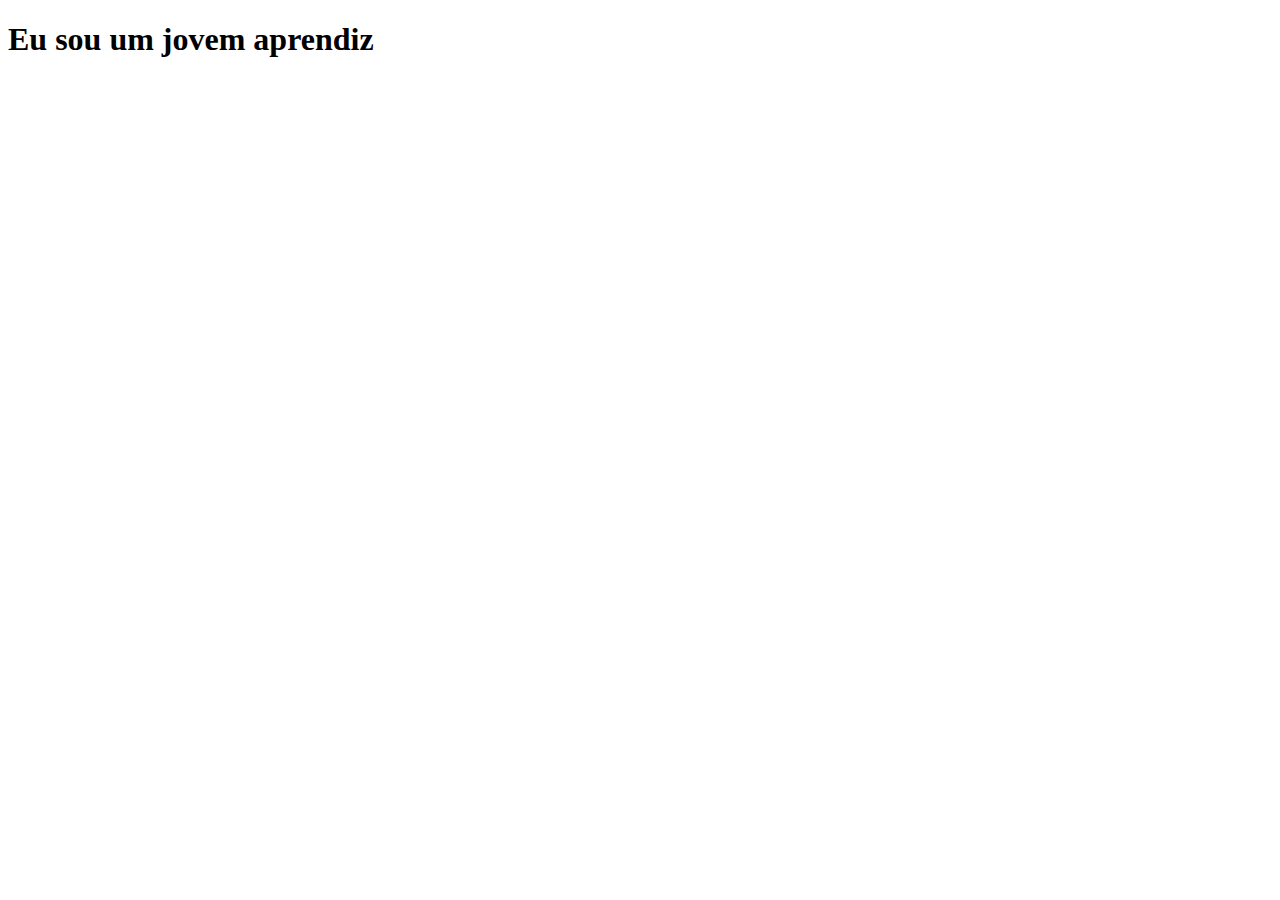
==== index.html @ caf83202 "teste" ====
<!DOCTYPE html>
<html lang="pt-br">

<head>
    <meta charset="UTF-8">
    <meta name="viewport" content="width=device-width, initial-scale=1.0">
    <meta http-equiv="X-UA-Compatible" content="ie=edge">
    <title>Meu primeiro site no GitHub Pages</title>
</head>

<body>
    <h1>Eu sou um jovem aprendiz</h1>
</body>

</html>
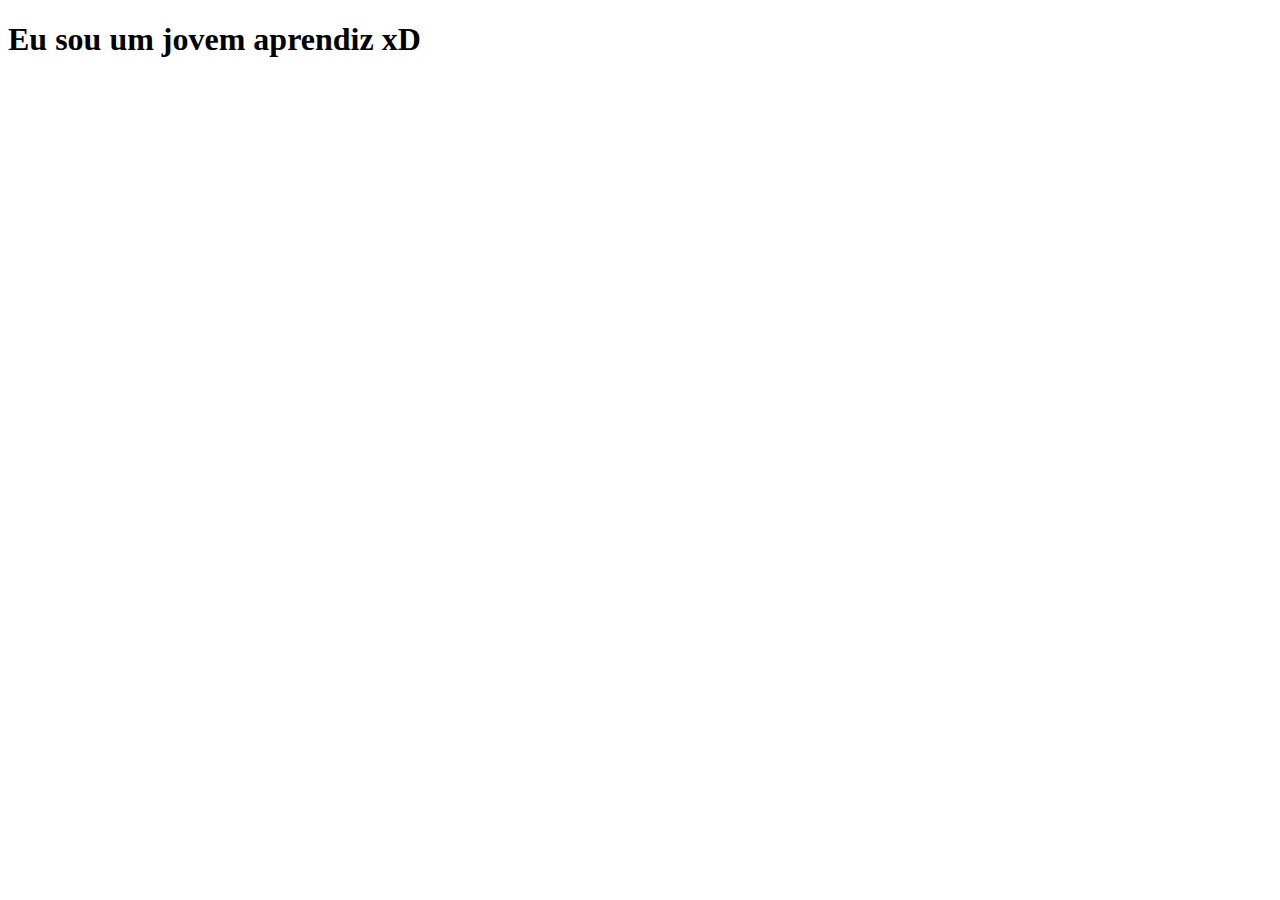
==== commit 761d0726: "dale" ====
--- a/index.html
+++ b/index.html
@@ -9,7 +9,7 @@
 </head>
 
 <body>
-    <h1>Eu sou um jovem aprendiz</h1>
+    <h1>Eu sou um jovem aprendiz xD</h1>
 </body>
 
 </html>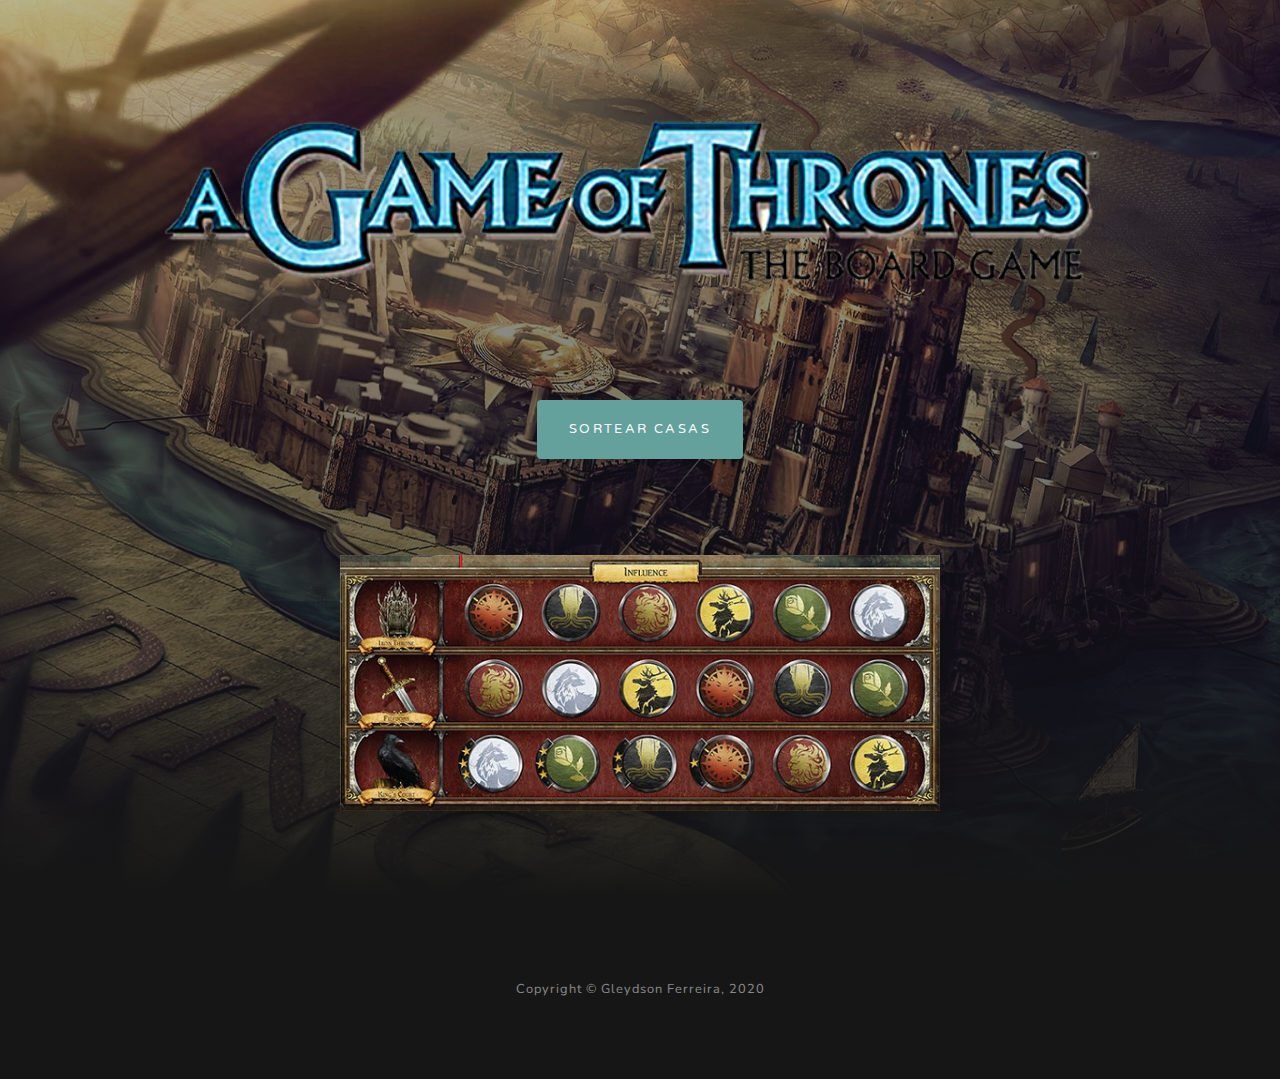
==== commit b0df9bd8: "primeira versao" ====
--- a/index.html
+++ b/index.html
@@ -1,15 +1,99 @@
 <!DOCTYPE html>
-<html lang="pt-br">
+<html lang="en">
 
 <head>
-    <meta charset="UTF-8">
-    <meta name="viewport" content="width=device-width, initial-scale=1.0">
-    <meta http-equiv="X-UA-Compatible" content="ie=edge">
-    <title>Meu primeiro site no GitHub Pages</title>
+
+    <meta charset="utf-8">
+    <meta name="viewport" content="width=device-width, initial-scale=1, shrink-to-fit=no">
+    <meta name="description" content="">
+    <meta name="author" content="">
+
+    <title>Game of Thrones - Board Game</title>
+
+    <!-- Bootstrap core CSS -->
+    <link href="vendor/bootstrap/css/bootstrap.min.css" rel="stylesheet">
+
+    <!-- Custom fonts for this template -->
+    <link href="vendor/fontawesome-free/css/all.min.css" rel="stylesheet">
+    <link href="https://fonts.googleapis.com/css?family=Varela+Round" rel="stylesheet">
+    <link href="https://fonts.googleapis.com/css?family=Nunito:200,200i,300,300i,400,400i,600,600i,700,700i,800,800i,900,900i" rel="stylesheet">
+
+    <!-- Custom styles for this template -->
+    <link href="css/grayscale.min.css" rel="stylesheet">
+
 </head>
 
-<body>
-    <h1>Eu sou um jovem aprendiz xD</h1>
+<body id="page-top">
+
+    <!-- Navigation -->
+    <!-- <nav class="navbar navbar-expand-lg navbar-light fixed-top" id="mainNav">
+        <div class="container">
+            <a class="navbar-brand js-scroll-trigger" href="#page-top">Start Bootstrap</a>
+            <button class="navbar-toggler navbar-toggler-right" type="button" data-toggle="collapse" data-target="#navbarResponsive" aria-controls="navbarResponsive" aria-expanded="false" aria-label="Toggle navigation">
+        Menu
+        <i class="fas fa-bars"></i>
+      </button>
+            <div class="collapse navbar-collapse" id="navbarResponsive">
+                <ul class="navbar-nav ml-auto">
+                    <li class="nav-item">
+                        <a class="nav-link js-scroll-trigger" href="#about">About</a>
+                    </li>
+                    <li class="nav-item">
+                        <a class="nav-link js-scroll-trigger" href="#projects">Projects</a>
+                    </li>
+                    <li class="nav-item">
+                        <a class="nav-link js-scroll-trigger" href="#signup">Contact</a>
+                    </li>
+                </ul>
+            </div>
+        </div>
+    </nav> -->
+
+    <!-- Header -->
+    <header class="masthead">
+        <div class="container d-flex h-100 align-items-center">
+            <div class="mx-auto text-center">
+                <!-- <h1 class="mx-auto my-0 text-uppercase ">Game of Thrones</h1> -->
+                <img src="img/titulo.png" class="titulo mx-auto mb-5 img-fluid d-flex">
+                <!-- <h2 class="text-white mx-auto mt-2 mb-5">Sorteie as casas de cada jogador clicando no botão abaixo.</h2> -->
+                <a href="#about" class="my-5 btn btn-primary js-scroll-trigger">Sortear casas</a>
+                <img src="img/influence.jpg" class="influencia mx-auto mt-5 img-fluid d-flex shadow">
+            </div>
+        </div>
+    </header>
+
+    <!-- About Section -->
+    <!-- <section id="about" class="about-section text-center">
+        <div class="container">
+            <div class="row">
+                <div class="col-lg-8 mx-auto">
+                    <h2 class="text-white mb-4">Built with Bootstrap 4</h2>
+                    <p class="text-white-50">Grayscale is a free Bootstrap theme created by Start Bootstrap. It can be yours right now, simply download the template on
+                        <a href="http://startbootstrap.com/template-overviews/grayscale/">the preview page</a>. The theme is open source, and you can use it for any purpose, personal or commercial.</p>
+                </div>
+            </div>
+            <img src="img/ipad.png" class="img-fluid" alt="">
+        </div>
+    </section> -->
+
+
+    <!-- Footer -->
+    <footer class="bg-black small text-center text-white-50">
+        <div class="container">
+            Copyright &copy; Gleydson Ferreira, 2020
+        </div>
+    </footer>
+
+    <!-- Bootstrap core JavaScript -->
+    <script src="vendor/jquery/jquery.min.js"></script>
+    <script src="vendor/bootstrap/js/bootstrap.bundle.min.js"></script>
+
+    <!-- Plugin JavaScript -->
+    <script src="vendor/jquery-easing/jquery.easing.min.js"></script>
+
+    <!-- Custom scripts for this template -->
+    <script src="js/grayscale.min.js"></script>
+
 </body>
 
 </html>--- a/vendor/fontawesome-free/css/all.min.css
+++ b/vendor/fontawesome-free/css/all.min.css
@@ -0,0 +1,5 @@
+/*!
+ * Font Awesome Free 5.10.2 by @fontawesome - https://fontawesome.com
+ * License - https://fontawesome.com/license/free (Icons: CC BY 4.0, Fonts: SIL OFL 1.1, Code: MIT License)
+ */
+.fa,.fab,.fad,.fal,.far,.fas{-moz-osx-font-smoothing:grayscale;-webkit-font-smoothing:antialiased;display:inline-block;font-style:normal;font-variant:normal;text-rendering:auto;line-height:1}.fa-lg{font-size:1.33333em;line-height:.75em;vertical-align:-.0667em}.fa-xs{font-size:.75em}.fa-sm{font-size:.875em}.fa-1x{font-size:1em}.fa-2x{font-size:2em}.fa-3x{font-size:3em}.fa-4x{font-size:4em}.fa-5x{font-size:5em}.fa-6x{font-size:6em}.fa-7x{font-size:7em}.fa-8x{font-size:8em}.fa-9x{font-size:9em}.fa-10x{font-size:10em}.fa-fw{text-align:center;width:1.25em}.fa-ul{list-style-type:none;margin-left:2.5em;padding-left:0}.fa-ul>li{position:relative}.fa-li{left:-2em;position:absolute;text-align:center;width:2em;line-height:inherit}.fa-border{border:.08em solid #eee;border-radius:.1em;padding:.2em .25em .15em}.fa-pull-left{float:left}.fa-pull-right{float:right}.fa.fa-pull-left,.fab.fa-pull-left,.fal.fa-pull-left,.far.fa-pull-left,.fas.fa-pull-left{margin-right:.3em}.fa.fa-pull-right,.fab.fa-pull-right,.fal.fa-pull-right,.far.fa-pull-right,.fas.fa-pull-right{margin-left:.3em}.fa-spin{-webkit-animation:fa-spin 2s linear infinite;animation:fa-spin 2s linear infinite}.fa-pulse{-webkit-animation:fa-spin 1s steps(8) infinite;animation:fa-spin 1s steps(8) infinite}@-webkit-keyframes fa-spin{0%{-webkit-transform:rotate(0deg);transform:rotate(0deg)}to{-webkit-transform:rotate(1turn);transform:rotate(1turn)}}@keyframes fa-spin{0%{-webkit-transform:rotate(0deg);transform:rotate(0deg)}to{-webkit-transform:rotate(1turn);transform:rotate(1turn)}}.fa-rotate-90{-ms-filter:"progid:DXImageTransform.Microsoft.BasicImage(rotation=1)";-webkit-transform:rotate(90deg);transform:rotate(90deg)}.fa-rotate-180{-ms-filter:"progid:DXImageTransform.Microsoft.BasicImage(rotation=2)";-webkit-transform:rotate(180deg);transform:rotate(180deg)}.fa-rotate-270{-ms-filter:"progid:DXImageTransform.Microsoft.BasicImage(rotation=3)";-webkit-transform:rotate(270deg);transform:rotate(270deg)}.fa-flip-horizontal{-ms-filter:"progid:DXImageTransform.Microsoft.BasicImage(rotation=0, mirror=1)";-webkit-transform:scaleX(-1);transform:scaleX(-1)}.fa-flip-vertical{-webkit-transform:scaleY(-1);transform:scaleY(-1)}.fa-flip-both,.fa-flip-horizontal.fa-flip-vertical,.fa-flip-vertical{-ms-filter:"progid:DXImageTransform.Microsoft.BasicImage(rotation=2, mirror=1)"}.fa-flip-both,.fa-flip-horizontal.fa-flip-vertical{-webkit-transform:scale(-1);transform:scale(-1)}:root .fa-flip-both,:root .fa-flip-horizontal,:root .fa-flip-vertical,:root .fa-rotate-90,:root .fa-rotate-180,:root .fa-rotate-270{-webkit-filter:none;filter:none}.fa-stack{display:inline-block;height:2em;line-height:2em;position:relative;vertical-align:middle;width:2.5em}.fa-stack-1x,.fa-stack-2x{left:0;position:absolute;text-align:center;width:100%}.fa-stack-1x{line-height:inherit}.fa-stack-2x{font-size:2em}.fa-inverse{color:#fff}.fa-500px:before{content:"\f26e"}.fa-accessible-icon:before{content:"\f368"}.fa-accusoft:before{content:"\f369"}.fa-acquisitions-incorporated:before{content:"\f6af"}.fa-ad:before{content:"\f641"}.fa-address-book:before{content:"\f2b9"}.fa-address-card:before{content:"\f2bb"}.fa-adjust:before{content:"\f042"}.fa-adn:before{content:"\f170"}.fa-adobe:before{content:"\f778"}.fa-adversal:before{content:"\f36a"}.fa-affiliatetheme:before{content:"\f36b"}.fa-air-freshener:before{content:"\f5d0"}.fa-airbnb:before{content:"\f834"}.fa-algolia:before{content:"\f36c"}.fa-align-center:before{content:"\f037"}.fa-align-justify:before{content:"\f039"}.fa-align-left:before{content:"\f036"}.fa-align-right:before{content:"\f038"}.fa-alipay:before{content:"\f642"}.fa-allergies:before{content:"\f461"}.fa-amazon:before{content:"\f270"}.fa-amazon-pay:before{content:"\f42c"}.fa-ambulance:before{content:"\f0f9"}.fa-american-sign-language-interpreting:before{content:"\f2a3"}.fa-amilia:before{content:"\f36d"}.fa-anchor:before{content:"\f13d"}.fa-android:before{content:"\f17b"}.fa-angellist:before{content:"\f209"}.fa-angle-double-down:before{content:"\f103"}.fa-angle-double-left:before{content:"\f100"}.fa-angle-double-right:before{content:"\f101"}.fa-angle-double-up:before{content:"\f102"}.fa-angle-down:before{content:"\f107"}.fa-angle-left:before{content:"\f104"}.fa-angle-right:before{content:"\f105"}.fa-angle-up:before{content:"\f106"}.fa-angry:before{content:"\f556"}.fa-angrycreative:before{content:"\f36e"}.fa-angular:before{content:"\f420"}.fa-ankh:before{content:"\f644"}.fa-app-store:before{content:"\f36f"}.fa-app-store-ios:before{content:"\f370"}.fa-apper:before{content:"\f371"}.fa-apple:before{content:"\f179"}.fa-apple-alt:before{content:"\f5d1"}.fa-apple-pay:before{content:"\f415"}.fa-archive:before{content:"\f187"}.fa-archway:before{content:"\f557"}.fa-arrow-alt-circle-down:before{content:"\f358"}.fa-arrow-alt-circle-left:before{content:"\f359"}.fa-arrow-alt-circle-right:before{content:"\f35a"}.fa-arrow-alt-circle-up:before{content:"\f35b"}.fa-arrow-circle-down:before{content:"\f0ab"}.fa-arrow-circle-left:before{content:"\f0a8"}.fa-arrow-circle-right:before{content:"\f0a9"}.fa-arrow-circle-up:before{content:"\f0aa"}.fa-arrow-down:before{content:"\f063"}.fa-arrow-left:before{content:"\f060"}.fa-arrow-right:before{content:"\f061"}.fa-arrow-up:before{content:"\f062"}.fa-arrows-alt:before{content:"\f0b2"}.fa-arrows-alt-h:before{content:"\f337"}.fa-arrows-alt-v:before{content:"\f338"}.fa-artstation:before{content:"\f77a"}.fa-assistive-listening-systems:before{content:"\f2a2"}.fa-asterisk:before{content:"\f069"}.fa-asymmetrik:before{content:"\f372"}.fa-at:before{content:"\f1fa"}.fa-atlas:before{content:"\f558"}.fa-atlassian:before{content:"\f77b"}.fa-atom:before{content:"\f5d2"}.fa-audible:before{content:"\f373"}.fa-audio-description:before{content:"\f29e"}.fa-autoprefixer:before{content:"\f41c"}.fa-avianex:before{content:"\f374"}.fa-aviato:before{content:"\f421"}.fa-award:before{content:"\f559"}.fa-aws:before{content:"\f375"}.fa-baby:before{content:"\f77c"}.fa-baby-carriage:before{content:"\f77d"}.fa-backspace:before{content:"\f55a"}.fa-backward:before{content:"\f04a"}.fa-bacon:before{content:"\f7e5"}.fa-balance-scale:before{content:"\f24e"}.fa-balance-scale-left:before{content:"\f515"}.fa-balance-scale-right:before{content:"\f516"}.fa-ban:before{content:"\f05e"}.fa-band-aid:before{content:"\f462"}.fa-bandcamp:before{content:"\f2d5"}.fa-barcode:before{content:"\f02a"}.fa-bars:before{content:"\f0c9"}.fa-baseball-ball:before{content:"\f433"}.fa-basketball-ball:before{content:"\f434"}.fa-bath:before{content:"\f2cd"}.fa-battery-empty:before{content:"\f244"}.fa-battery-full:before{content:"\f240"}.fa-battery-half:before{content:"\f242"}.fa-battery-quarter:before{content:"\f243"}.fa-battery-three-quarters:before{content:"\f241"}.fa-battle-net:before{content:"\f835"}.fa-bed:before{content:"\f236"}.fa-beer:before{content:"\f0fc"}.fa-behance:before{content:"\f1b4"}.fa-behance-square:before{content:"\f1b5"}.fa-bell:before{content:"\f0f3"}.fa-bell-slash:before{content:"\f1f6"}.fa-bezier-curve:before{content:"\f55b"}.fa-bible:before{content:"\f647"}.fa-bicycle:before{content:"\f206"}.fa-biking:before{content:"\f84a"}.fa-bimobject:before{content:"\f378"}.fa-binoculars:before{content:"\f1e5"}.fa-biohazard:before{content:"\f780"}.fa-birthday-cake:before{content:"\f1fd"}.fa-bitbucket:before{content:"\f171"}.fa-bitcoin:before{content:"\f379"}.fa-bity:before{content:"\f37a"}.fa-black-tie:before{content:"\f27e"}.fa-blackberry:before{content:"\f37b"}.fa-blender:before{content:"\f517"}.fa-blender-phone:before{content:"\f6b6"}.fa-blind:before{content:"\f29d"}.fa-blog:before{content:"\f781"}.fa-blogger:before{content:"\f37c"}.fa-blogger-b:before{content:"\f37d"}.fa-bluetooth:before{content:"\f293"}.fa-bluetooth-b:before{content:"\f294"}.fa-bold:before{content:"\f032"}.fa-bolt:before{content:"\f0e7"}.fa-bomb:before{content:"\f1e2"}.fa-bone:before{content:"\f5d7"}.fa-bong:before{content:"\f55c"}.fa-book:before{content:"\f02d"}.fa-book-dead:before{content:"\f6b7"}.fa-book-medical:before{content:"\f7e6"}.fa-book-open:before{content:"\f518"}.fa-book-reader:before{content:"\f5da"}.fa-bookmark:before{content:"\f02e"}.fa-bootstrap:before{content:"\f836"}.fa-border-all:before{content:"\f84c"}.fa-border-none:before{content:"\f850"}.fa-border-style:before{content:"\f853"}.fa-bowling-ball:before{content:"\f436"}.fa-box:before{content:"\f466"}.fa-box-open:before{content:"\f49e"}.fa-boxes:before{content:"\f468"}.fa-braille:before{content:"\f2a1"}.fa-brain:before{content:"\f5dc"}.fa-bread-slice:before{content:"\f7ec"}.fa-briefcase:before{content:"\f0b1"}.fa-briefcase-medical:before{content:"\f469"}.fa-broadcast-tower:before{content:"\f519"}.fa-broom:before{content:"\f51a"}.fa-brush:before{content:"\f55d"}.fa-btc:before{content:"\f15a"}.fa-buffer:before{content:"\f837"}.fa-bug:before{content:"\f188"}.fa-building:before{content:"\f1ad"}.fa-bullhorn:before{content:"\f0a1"}.fa-bullseye:before{content:"\f140"}.fa-burn:before{content:"\f46a"}.fa-buromobelexperte:before{content:"\f37f"}.fa-bus:before{content:"\f207"}.fa-bus-alt:before{content:"\f55e"}.fa-business-time:before{content:"\f64a"}.fa-buysellads:before{content:"\f20d"}.fa-calculator:before{content:"\f1ec"}.fa-calendar:before{content:"\f133"}.fa-calendar-alt:before{content:"\f073"}.fa-calendar-check:before{content:"\f274"}.fa-calendar-day:before{content:"\f783"}.fa-calendar-minus:before{content:"\f272"}.fa-calendar-plus:before{content:"\f271"}.fa-calendar-times:before{content:"\f273"}.fa-calendar-week:before{content:"\f784"}.fa-camera:before{content:"\f030"}.fa-camera-retro:before{content:"\f083"}.fa-campground:before{content:"\f6bb"}.fa-canadian-maple-leaf:before{content:"\f785"}.fa-candy-cane:before{content:"\f786"}.fa-cannabis:before{content:"\f55f"}.fa-capsules:before{content:"\f46b"}.fa-car:before{content:"\f1b9"}.fa-car-alt:before{content:"\f5de"}.fa-car-battery:before{content:"\f5df"}.fa-car-crash:before{content:"\f5e1"}.fa-car-side:before{content:"\f5e4"}.fa-caret-down:before{content:"\f0d7"}.fa-caret-left:before{content:"\f0d9"}.fa-caret-right:before{content:"\f0da"}.fa-caret-square-down:before{content:"\f150"}.fa-caret-square-left:before{content:"\f191"}.fa-caret-square-right:before{content:"\f152"}.fa-caret-square-up:before{content:"\f151"}.fa-caret-up:before{content:"\f0d8"}.fa-carrot:before{content:"\f787"}.fa-cart-arrow-down:before{content:"\f218"}.fa-cart-plus:before{content:"\f217"}.fa-cash-register:before{content:"\f788"}.fa-cat:before{content:"\f6be"}.fa-cc-amazon-pay:before{content:"\f42d"}.fa-cc-amex:before{content:"\f1f3"}.fa-cc-apple-pay:before{content:"\f416"}.fa-cc-diners-club:before{content:"\f24c"}.fa-cc-discover:before{content:"\f1f2"}.fa-cc-jcb:before{content:"\f24b"}.fa-cc-mastercard:before{content:"\f1f1"}.fa-cc-paypal:before{content:"\f1f4"}.fa-cc-stripe:before{content:"\f1f5"}.fa-cc-visa:before{content:"\f1f0"}.fa-centercode:before{content:"\f380"}.fa-centos:before{content:"\f789"}.fa-certificate:before{content:"\f0a3"}.fa-chair:before{content:"\f6c0"}.fa-chalkboard:before{content:"\f51b"}.fa-chalkboard-teacher:before{content:"\f51c"}.fa-charging-station:before{content:"\f5e7"}.fa-chart-area:before{content:"\f1fe"}.fa-chart-bar:before{content:"\f080"}.fa-chart-line:before{content:"\f201"}.fa-chart-pie:before{content:"\f200"}.fa-check:before{content:"\f00c"}.fa-check-circle:before{content:"\f058"}.fa-check-double:before{content:"\f560"}.fa-check-square:before{content:"\f14a"}.fa-cheese:before{content:"\f7ef"}.fa-chess:before{content:"\f439"}.fa-chess-bishop:before{content:"\f43a"}.fa-chess-board:before{content:"\f43c"}.fa-chess-king:before{content:"\f43f"}.fa-chess-knight:before{content:"\f441"}.fa-chess-pawn:before{content:"\f443"}.fa-chess-queen:before{content:"\f445"}.fa-chess-rook:before{content:"\f447"}.fa-chevron-circle-down:before{content:"\f13a"}.fa-chevron-circle-left:before{content:"\f137"}.fa-chevron-circle-right:before{content:"\f138"}.fa-chevron-circle-up:before{content:"\f139"}.fa-chevron-down:before{content:"\f078"}.fa-chevron-left:before{content:"\f053"}.fa-chevron-right:before{content:"\f054"}.fa-chevron-up:before{content:"\f077"}.fa-child:before{content:"\f1ae"}.fa-chrome:before{content:"\f268"}.fa-chromecast:before{content:"\f838"}.fa-church:before{content:"\f51d"}.fa-circle:before{content:"\f111"}.fa-circle-notch:before{content:"\f1ce"}.fa-city:before{content:"\f64f"}.fa-clinic-medical:before{content:"\f7f2"}.fa-clipboard:before{content:"\f328"}.fa-clipboard-check:before{content:"\f46c"}.fa-clipboard-list:before{content:"\f46d"}.fa-clock:before{content:"\f017"}.fa-clone:before{content:"\f24d"}.fa-closed-captioning:before{content:"\f20a"}.fa-cloud:before{content:"\f0c2"}.fa-cloud-download-alt:before{content:"\f381"}.fa-cloud-meatball:before{content:"\f73b"}.fa-cloud-moon:before{content:"\f6c3"}.fa-cloud-moon-rain:before{content:"\f73c"}.fa-cloud-rain:before{content:"\f73d"}.fa-cloud-showers-heavy:before{content:"\f740"}.fa-cloud-sun:before{content:"\f6c4"}.fa-cloud-sun-rain:before{content:"\f743"}.fa-cloud-upload-alt:before{content:"\f382"}.fa-cloudscale:before{content:"\f383"}.fa-cloudsmith:before{content:"\f384"}.fa-cloudversify:before{content:"\f385"}.fa-cocktail:before{content:"\f561"}.fa-code:before{content:"\f121"}.fa-code-branch:before{content:"\f126"}.fa-codepen:before{content:"\f1cb"}.fa-codiepie:before{content:"\f284"}.fa-coffee:before{content:"\f0f4"}.fa-cog:before{content:"\f013"}.fa-cogs:before{content:"\f085"}.fa-coins:before{content:"\f51e"}.fa-columns:before{content:"\f0db"}.fa-comment:before{content:"\f075"}.fa-comment-alt:before{content:"\f27a"}.fa-comment-dollar:before{content:"\f651"}.fa-comment-dots:before{content:"\f4ad"}.fa-comment-medical:before{content:"\f7f5"}.fa-comment-slash:before{content:"\f4b3"}.fa-comments:before{content:"\f086"}.fa-comments-dollar:before{content:"\f653"}.fa-compact-disc:before{content:"\f51f"}.fa-compass:before{content:"\f14e"}.fa-compress:before{content:"\f066"}.fa-compress-arrows-alt:before{content:"\f78c"}.fa-concierge-bell:before{content:"\f562"}.fa-confluence:before{content:"\f78d"}.fa-connectdevelop:before{content:"\f20e"}.fa-contao:before{content:"\f26d"}.fa-cookie:before{content:"\f563"}.fa-cookie-bite:before{content:"\f564"}.fa-copy:before{content:"\f0c5"}.fa-copyright:before{content:"\f1f9"}.fa-cotton-bureau:before{content:"\f89e"}.fa-couch:before{content:"\f4b8"}.fa-cpanel:before{content:"\f388"}.fa-creative-commons:before{content:"\f25e"}.fa-creative-commons-by:before{content:"\f4e7"}.fa-creative-commons-nc:before{content:"\f4e8"}.fa-creative-commons-nc-eu:before{content:"\f4e9"}.fa-creative-commons-nc-jp:before{content:"\f4ea"}.fa-creative-commons-nd:before{content:"\f4eb"}.fa-creative-commons-pd:before{content:"\f4ec"}.fa-creative-commons-pd-alt:before{content:"\f4ed"}.fa-creative-commons-remix:before{content:"\f4ee"}.fa-creative-commons-sa:before{content:"\f4ef"}.fa-creative-commons-sampling:before{content:"\f4f0"}.fa-creative-commons-sampling-plus:before{content:"\f4f1"}.fa-creative-commons-share:before{content:"\f4f2"}.fa-creative-commons-zero:before{content:"\f4f3"}.fa-credit-card:before{content:"\f09d"}.fa-critical-role:before{content:"\f6c9"}.fa-crop:before{content:"\f125"}.fa-crop-alt:before{content:"\f565"}.fa-cross:before{content:"\f654"}.fa-crosshairs:before{content:"\f05b"}.fa-crow:before{content:"\f520"}.fa-crown:before{content:"\f521"}.fa-crutch:before{content:"\f7f7"}.fa-css3:before{content:"\f13c"}.fa-css3-alt:before{content:"\f38b"}.fa-cube:before{content:"\f1b2"}.fa-cubes:before{content:"\f1b3"}.fa-cut:before{content:"\f0c4"}.fa-cuttlefish:before{content:"\f38c"}.fa-d-and-d:before{content:"\f38d"}.fa-d-and-d-beyond:before{content:"\f6ca"}.fa-dashcube:before{content:"\f210"}.fa-database:before{content:"\f1c0"}.fa-deaf:before{content:"\f2a4"}.fa-delicious:before{content:"\f1a5"}.fa-democrat:before{content:"\f747"}.fa-deploydog:before{content:"\f38e"}.fa-deskpro:before{content:"\f38f"}.fa-desktop:before{content:"\f108"}.fa-dev:before{content:"\f6cc"}.fa-deviantart:before{content:"\f1bd"}.fa-dharmachakra:before{content:"\f655"}.fa-dhl:before{content:"\f790"}.fa-diagnoses:before{content:"\f470"}.fa-diaspora:before{content:"\f791"}.fa-dice:before{content:"\f522"}.fa-dice-d20:before{content:"\f6cf"}.fa-dice-d6:before{content:"\f6d1"}.fa-dice-five:before{content:"\f523"}.fa-dice-four:before{content:"\f524"}.fa-dice-one:before{content:"\f525"}.fa-dice-six:before{content:"\f526"}.fa-dice-three:before{content:"\f527"}.fa-dice-two:before{content:"\f528"}.fa-digg:before{content:"\f1a6"}.fa-digital-ocean:before{content:"\f391"}.fa-digital-tachograph:before{content:"\f566"}.fa-directions:before{content:"\f5eb"}.fa-discord:before{content:"\f392"}.fa-discourse:before{content:"\f393"}.fa-divide:before{content:"\f529"}.fa-dizzy:before{content:"\f567"}.fa-dna:before{content:"\f471"}.fa-dochub:before{content:"\f394"}.fa-docker:before{content:"\f395"}.fa-dog:before{content:"\f6d3"}.fa-dollar-sign:before{content:"\f155"}.fa-dolly:before{content:"\f472"}.fa-dolly-flatbed:before{content:"\f474"}.fa-donate:before{content:"\f4b9"}.fa-door-closed:before{content:"\f52a"}.fa-door-open:before{content:"\f52b"}.fa-dot-circle:before{content:"\f192"}.fa-dove:before{content:"\f4ba"}.fa-download:before{content:"\f019"}.fa-draft2digital:before{content:"\f396"}.fa-drafting-compass:before{content:"\f568"}.fa-dragon:before{content:"\f6d5"}.fa-draw-polygon:before{content:"\f5ee"}.fa-dribbble:before{content:"\f17d"}.fa-dribbble-square:before{content:"\f397"}.fa-dropbox:before{content:"\f16b"}.fa-drum:before{content:"\f569"}.fa-drum-steelpan:before{content:"\f56a"}.fa-drumstick-bite:before{content:"\f6d7"}.fa-drupal:before{content:"\f1a9"}.fa-dumbbell:before{content:"\f44b"}.fa-dumpster:before{content:"\f793"}.fa-dumpster-fire:before{content:"\f794"}.fa-dungeon:before{content:"\f6d9"}.fa-dyalog:before{content:"\f399"}.fa-earlybirds:before{content:"\f39a"}.fa-ebay:before{content:"\f4f4"}.fa-edge:before{content:"\f282"}.fa-edit:before{content:"\f044"}.fa-egg:before{content:"\f7fb"}.fa-eject:before{content:"\f052"}.fa-elementor:before{content:"\f430"}.fa-ellipsis-h:before{content:"\f141"}.fa-ellipsis-v:before{content:"\f142"}.fa-ello:before{content:"\f5f1"}.fa-ember:before{content:"\f423"}.fa-empire:before{content:"\f1d1"}.fa-envelope:before{content:"\f0e0"}.fa-envelope-open:before{content:"\f2b6"}.fa-envelope-open-text:before{content:"\f658"}.fa-envelope-square:before{content:"\f199"}.fa-envira:before{content:"\f299"}.fa-equals:before{content:"\f52c"}.fa-eraser:before{content:"\f12d"}.fa-erlang:before{content:"\f39d"}.fa-ethereum:before{content:"\f42e"}.fa-ethernet:before{content:"\f796"}.fa-etsy:before{content:"\f2d7"}.fa-euro-sign:before{content:"\f153"}.fa-evernote:before{content:"\f839"}.fa-exchange-alt:before{content:"\f362"}.fa-exclamation:before{content:"\f12a"}.fa-exclamation-circle:before{content:"\f06a"}.fa-exclamation-triangle:before{content:"\f071"}.fa-expand:before{content:"\f065"}.fa-expand-arrows-alt:before{content:"\f31e"}.fa-expeditedssl:before{content:"\f23e"}.fa-external-link-alt:before{content:"\f35d"}.fa-external-link-square-alt:before{content:"\f360"}.fa-eye:before{content:"\f06e"}.fa-eye-dropper:before{content:"\f1fb"}.fa-eye-slash:before{content:"\f070"}.fa-facebook:before{content:"\f09a"}.fa-facebook-f:before{content:"\f39e"}.fa-facebook-messenger:before{content:"\f39f"}.fa-facebook-square:before{content:"\f082"}.fa-fan:before{content:"\f863"}.fa-fantasy-flight-games:before{content:"\f6dc"}.fa-fast-backward:before{content:"\f049"}.fa-fast-forward:before{content:"\f050"}.fa-fax:before{content:"\f1ac"}.fa-feather:before{content:"\f52d"}.fa-feather-alt:before{content:"\f56b"}.fa-fedex:before{content:"\f797"}.fa-fedora:before{content:"\f798"}.fa-female:before{content:"\f182"}.fa-fighter-jet:before{content:"\f0fb"}.fa-figma:before{content:"\f799"}.fa-file:before{content:"\f15b"}.fa-file-alt:before{content:"\f15c"}.fa-file-archive:before{content:"\f1c6"}.fa-file-audio:before{content:"\f1c7"}.fa-file-code:before{content:"\f1c9"}.fa-file-contract:before{content:"\f56c"}.fa-file-csv:before{content:"\f6dd"}.fa-file-download:before{content:"\f56d"}.fa-file-excel:before{content:"\f1c3"}.fa-file-export:before{content:"\f56e"}.fa-file-image:before{content:"\f1c5"}.fa-file-import:before{content:"\f56f"}.fa-file-invoice:before{content:"\f570"}.fa-file-invoice-dollar:before{content:"\f571"}.fa-file-medical:before{content:"\f477"}.fa-file-medical-alt:before{content:"\f478"}.fa-file-pdf:before{content:"\f1c1"}.fa-file-powerpoint:before{content:"\f1c4"}.fa-file-prescription:before{content:"\f572"}.fa-file-signature:before{content:"\f573"}.fa-file-upload:before{content:"\f574"}.fa-file-video:before{content:"\f1c8"}.fa-file-word:before{content:"\f1c2"}.fa-fill:before{content:"\f575"}.fa-fill-drip:before{content:"\f576"}.fa-film:before{content:"\f008"}.fa-filter:before{content:"\f0b0"}.fa-fingerprint:before{content:"\f577"}.fa-fire:before{content:"\f06d"}.fa-fire-alt:before{content:"\f7e4"}.fa-fire-extinguisher:before{content:"\f134"}.fa-firefox:before{content:"\f269"}.fa-first-aid:before{content:"\f479"}.fa-first-order:before{content:"\f2b0"}.fa-first-order-alt:before{content:"\f50a"}.fa-firstdraft:before{content:"\f3a1"}.fa-fish:before{content:"\f578"}.fa-fist-raised:before{content:"\f6de"}.fa-flag:before{content:"\f024"}.fa-flag-checkered:before{content:"\f11e"}.fa-flag-usa:before{content:"\f74d"}.fa-flask:before{content:"\f0c3"}.fa-flickr:before{content:"\f16e"}.fa-flipboard:before{content:"\f44d"}.fa-flushed:before{content:"\f579"}.fa-fly:before{content:"\f417"}.fa-folder:before{content:"\f07b"}.fa-folder-minus:before{content:"\f65d"}.fa-folder-open:before{content:"\f07c"}.fa-folder-plus:before{content:"\f65e"}.fa-font:before{content:"\f031"}.fa-font-awesome:before{content:"\f2b4"}.fa-font-awesome-alt:before{content:"\f35c"}.fa-font-awesome-flag:before{content:"\f425"}.fa-font-awesome-logo-full:before{content:"\f4e6"}.fa-fonticons:before{content:"\f280"}.fa-fonticons-fi:before{content:"\f3a2"}.fa-football-ball:before{content:"\f44e"}.fa-fort-awesome:before{content:"\f286"}.fa-fort-awesome-alt:before{content:"\f3a3"}.fa-forumbee:before{content:"\f211"}.fa-forward:before{content:"\f04e"}.fa-foursquare:before{content:"\f180"}.fa-free-code-camp:before{content:"\f2c5"}.fa-freebsd:before{content:"\f3a4"}.fa-frog:before{content:"\f52e"}.fa-frown:before{content:"\f119"}.fa-frown-open:before{content:"\f57a"}.fa-fulcrum:before{content:"\f50b"}.fa-funnel-dollar:before{content:"\f662"}.fa-futbol:before{content:"\f1e3"}.fa-galactic-republic:before{content:"\f50c"}.fa-galactic-senate:before{content:"\f50d"}.fa-gamepad:before{content:"\f11b"}.fa-gas-pump:before{content:"\f52f"}.fa-gavel:before{content:"\f0e3"}.fa-gem:before{content:"\f3a5"}.fa-genderless:before{content:"\f22d"}.fa-get-pocket:before{content:"\f265"}.fa-gg:before{content:"\f260"}.fa-gg-circle:before{content:"\f261"}.fa-ghost:before{content:"\f6e2"}.fa-gift:before{content:"\f06b"}.fa-gifts:before{content:"\f79c"}.fa-git:before{content:"\f1d3"}.fa-git-alt:before{content:"\f841"}.fa-git-square:before{content:"\f1d2"}.fa-github:before{content:"\f09b"}.fa-github-alt:before{content:"\f113"}.fa-github-square:before{content:"\f092"}.fa-gitkraken:before{content:"\f3a6"}.fa-gitlab:before{content:"\f296"}.fa-gitter:before{content:"\f426"}.fa-glass-cheers:before{content:"\f79f"}.fa-glass-martini:before{content:"\f000"}.fa-glass-martini-alt:before{content:"\f57b"}.fa-glass-whiskey:before{content:"\f7a0"}.fa-glasses:before{content:"\f530"}.fa-glide:before{content:"\f2a5"}.fa-glide-g:before{content:"\f2a6"}.fa-globe:before{content:"\f0ac"}.fa-globe-africa:before{content:"\f57c"}.fa-globe-americas:before{content:"\f57d"}.fa-globe-asia:before{content:"\f57e"}.fa-globe-europe:before{content:"\f7a2"}.fa-gofore:before{content:"\f3a7"}.fa-golf-ball:before{content:"\f450"}.fa-goodreads:before{content:"\f3a8"}.fa-goodreads-g:before{content:"\f3a9"}.fa-google:before{content:"\f1a0"}.fa-google-drive:before{content:"\f3aa"}.fa-google-play:before{content:"\f3ab"}.fa-google-plus:before{content:"\f2b3"}.fa-google-plus-g:before{content:"\f0d5"}.fa-google-plus-square:before{content:"\f0d4"}.fa-google-wallet:before{content:"\f1ee"}.fa-gopuram:before{content:"\f664"}.fa-graduation-cap:before{content:"\f19d"}.fa-gratipay:before{content:"\f184"}.fa-grav:before{content:"\f2d6"}.fa-greater-than:before{content:"\f531"}.fa-greater-than-equal:before{content:"\f532"}.fa-grimace:before{content:"\f57f"}.fa-grin:before{content:"\f580"}.fa-grin-alt:before{content:"\f581"}.fa-grin-beam:before{content:"\f582"}.fa-grin-beam-sweat:before{content:"\f583"}.fa-grin-hearts:before{content:"\f584"}.fa-grin-squint:before{content:"\f585"}.fa-grin-squint-tears:before{content:"\f586"}.fa-grin-stars:before{content:"\f587"}.fa-grin-tears:before{content:"\f588"}.fa-grin-tongue:before{content:"\f589"}.fa-grin-tongue-squint:before{content:"\f58a"}.fa-grin-tongue-wink:before{content:"\f58b"}.fa-grin-wink:before{content:"\f58c"}.fa-grip-horizontal:before{content:"\f58d"}.fa-grip-lines:before{content:"\f7a4"}.fa-grip-lines-vertical:before{content:"\f7a5"}.fa-grip-vertical:before{content:"\f58e"}.fa-gripfire:before{content:"\f3ac"}.fa-grunt:before{content:"\f3ad"}.fa-guitar:before{content:"\f7a6"}.fa-gulp:before{content:"\f3ae"}.fa-h-square:before{content:"\f0fd"}.fa-hacker-news:before{content:"\f1d4"}.fa-hacker-news-square:before{content:"\f3af"}.fa-hackerrank:before{content:"\f5f7"}.fa-hamburger:before{content:"\f805"}.fa-hammer:before{content:"\f6e3"}.fa-hamsa:before{content:"\f665"}.fa-hand-holding:before{content:"\f4bd"}.fa-hand-holding-heart:before{content:"\f4be"}.fa-hand-holding-usd:before{content:"\f4c0"}.fa-hand-lizard:before{content:"\f258"}.fa-hand-middle-finger:before{content:"\f806"}.fa-hand-paper:before{content:"\f256"}.fa-hand-peace:before{content:"\f25b"}.fa-hand-point-down:before{content:"\f0a7"}.fa-hand-point-left:before{content:"\f0a5"}.fa-hand-point-right:before{content:"\f0a4"}.fa-hand-point-up:before{content:"\f0a6"}.fa-hand-pointer:before{content:"\f25a"}.fa-hand-rock:before{content:"\f255"}.fa-hand-scissors:before{content:"\f257"}.fa-hand-spock:before{content:"\f259"}.fa-hands:before{content:"\f4c2"}.fa-hands-helping:before{content:"\f4c4"}.fa-handshake:before{content:"\f2b5"}.fa-hanukiah:before{content:"\f6e6"}.fa-hard-hat:before{content:"\f807"}.fa-hashtag:before{content:"\f292"}.fa-hat-wizard:before{content:"\f6e8"}.fa-haykal:before{content:"\f666"}.fa-hdd:before{content:"\f0a0"}.fa-heading:before{content:"\f1dc"}.fa-headphones:before{content:"\f025"}.fa-headphones-alt:before{content:"\f58f"}.fa-headset:before{content:"\f590"}.fa-heart:before{content:"\f004"}.fa-heart-broken:before{content:"\f7a9"}.fa-heartbeat:before{content:"\f21e"}.fa-helicopter:before{content:"\f533"}.fa-highlighter:before{content:"\f591"}.fa-hiking:before{content:"\f6ec"}.fa-hippo:before{content:"\f6ed"}.fa-hips:before{content:"\f452"}.fa-hire-a-helper:before{content:"\f3b0"}.fa-history:before{content:"\f1da"}.fa-hockey-puck:before{content:"\f453"}.fa-holly-berry:before{content:"\f7aa"}.fa-home:before{content:"\f015"}.fa-hooli:before{content:"\f427"}.fa-hornbill:before{content:"\f592"}.fa-horse:before{content:"\f6f0"}.fa-horse-head:before{content:"\f7ab"}.fa-hospital:before{content:"\f0f8"}.fa-hospital-alt:before{content:"\f47d"}.fa-hospital-symbol:before{content:"\f47e"}.fa-hot-tub:before{content:"\f593"}.fa-hotdog:before{content:"\f80f"}.fa-hotel:before{content:"\f594"}.fa-hotjar:before{content:"\f3b1"}.fa-hourglass:before{content:"\f254"}.fa-hourglass-end:before{content:"\f253"}.fa-hourglass-half:before{content:"\f252"}.fa-hourglass-start:before{content:"\f251"}.fa-house-damage:before{content:"\f6f1"}.fa-houzz:before{content:"\f27c"}.fa-hryvnia:before{content:"\f6f2"}.fa-html5:before{content:"\f13b"}.fa-hubspot:before{content:"\f3b2"}.fa-i-cursor:before{content:"\f246"}.fa-ice-cream:before{content:"\f810"}.fa-icicles:before{content:"\f7ad"}.fa-icons:before{content:"\f86d"}.fa-id-badge:before{content:"\f2c1"}.fa-id-card:before{content:"\f2c2"}.fa-id-card-alt:before{content:"\f47f"}.fa-igloo:before{content:"\f7ae"}.fa-image:before{content:"\f03e"}.fa-images:before{content:"\f302"}.fa-imdb:before{content:"\f2d8"}.fa-inbox:before{content:"\f01c"}.fa-indent:before{content:"\f03c"}.fa-industry:before{content:"\f275"}.fa-infinity:before{content:"\f534"}.fa-info:before{content:"\f129"}.fa-info-circle:before{content:"\f05a"}.fa-instagram:before{content:"\f16d"}.fa-intercom:before{content:"\f7af"}.fa-internet-explorer:before{content:"\f26b"}.fa-invision:before{content:"\f7b0"}.fa-ioxhost:before{content:"\f208"}.fa-italic:before{content:"\f033"}.fa-itch-io:before{content:"\f83a"}.fa-itunes:before{content:"\f3b4"}.fa-itunes-note:before{content:"\f3b5"}.fa-java:before{content:"\f4e4"}.fa-jedi:before{content:"\f669"}.fa-jedi-order:before{content:"\f50e"}.fa-jenkins:before{content:"\f3b6"}.fa-jira:before{content:"\f7b1"}.fa-joget:before{content:"\f3b7"}.fa-joint:before{content:"\f595"}.fa-joomla:before{content:"\f1aa"}.fa-journal-whills:before{content:"\f66a"}.fa-js:before{content:"\f3b8"}.fa-js-square:before{content:"\f3b9"}.fa-jsfiddle:before{content:"\f1cc"}.fa-kaaba:before{content:"\f66b"}.fa-kaggle:before{content:"\f5fa"}.fa-key:before{content:"\f084"}.fa-keybase:before{content:"\f4f5"}.fa-keyboard:before{content:"\f11c"}.fa-keycdn:before{content:"\f3ba"}.fa-khanda:before{content:"\f66d"}.fa-kickstarter:before{content:"\f3bb"}.fa-kickstarter-k:before{content:"\f3bc"}.fa-kiss:before{content:"\f596"}.fa-kiss-beam:before{content:"\f597"}.fa-kiss-wink-heart:before{content:"\f598"}.fa-kiwi-bird:before{content:"\f535"}.fa-korvue:before{content:"\f42f"}.fa-landmark:before{content:"\f66f"}.fa-language:before{content:"\f1ab"}.fa-laptop:before{content:"\f109"}.fa-laptop-code:before{content:"\f5fc"}.fa-laptop-medical:before{content:"\f812"}.fa-laravel:before{content:"\f3bd"}.fa-lastfm:before{content:"\f202"}.fa-lastfm-square:before{content:"\f203"}.fa-laugh:before{content:"\f599"}.fa-laugh-beam:before{content:"\f59a"}.fa-laugh-squint:before{content:"\f59b"}.fa-laugh-wink:before{content:"\f59c"}.fa-layer-group:before{content:"\f5fd"}.fa-leaf:before{content:"\f06c"}.fa-leanpub:before{content:"\f212"}.fa-lemon:before{content:"\f094"}.fa-less:before{content:"\f41d"}.fa-less-than:before{content:"\f536"}.fa-less-than-equal:before{content:"\f537"}.fa-level-down-alt:before{content:"\f3be"}.fa-level-up-alt:before{content:"\f3bf"}.fa-life-ring:before{content:"\f1cd"}.fa-lightbulb:before{content:"\f0eb"}.fa-line:before{content:"\f3c0"}.fa-link:before{content:"\f0c1"}.fa-linkedin:before{content:"\f08c"}.fa-linkedin-in:before{content:"\f0e1"}.fa-linode:before{content:"\f2b8"}.fa-linux:before{content:"\f17c"}.fa-lira-sign:before{content:"\f195"}.fa-list:before{content:"\f03a"}.fa-list-alt:before{content:"\f022"}.fa-list-ol:before{content:"\f0cb"}.fa-list-ul:before{content:"\f0ca"}.fa-location-arrow:before{content:"\f124"}.fa-lock:before{content:"\f023"}.fa-lock-open:before{content:"\f3c1"}.fa-long-arrow-alt-down:before{content:"\f309"}.fa-long-arrow-alt-left:before{content:"\f30a"}.fa-long-arrow-alt-right:before{content:"\f30b"}.fa-long-arrow-alt-up:before{content:"\f30c"}.fa-low-vision:before{content:"\f2a8"}.fa-luggage-cart:before{content:"\f59d"}.fa-lyft:before{content:"\f3c3"}.fa-magento:before{content:"\f3c4"}.fa-magic:before{content:"\f0d0"}.fa-magnet:before{content:"\f076"}.fa-mail-bulk:before{content:"\f674"}.fa-mailchimp:before{content:"\f59e"}.fa-male:before{content:"\f183"}.fa-mandalorian:before{content:"\f50f"}.fa-map:before{content:"\f279"}.fa-map-marked:before{content:"\f59f"}.fa-map-marked-alt:before{content:"\f5a0"}.fa-map-marker:before{content:"\f041"}.fa-map-marker-alt:before{content:"\f3c5"}.fa-map-pin:before{content:"\f276"}.fa-map-signs:before{content:"\f277"}.fa-markdown:before{content:"\f60f"}.fa-marker:before{content:"\f5a1"}.fa-mars:before{content:"\f222"}.fa-mars-double:before{content:"\f227"}.fa-mars-stroke:before{content:"\f229"}.fa-mars-stroke-h:before{content:"\f22b"}.fa-mars-stroke-v:before{content:"\f22a"}.fa-mask:before{content:"\f6fa"}.fa-mastodon:before{content:"\f4f6"}.fa-maxcdn:before{content:"\f136"}.fa-medal:before{content:"\f5a2"}.fa-medapps:before{content:"\f3c6"}.fa-medium:before{content:"\f23a"}.fa-medium-m:before{content:"\f3c7"}.fa-medkit:before{content:"\f0fa"}.fa-medrt:before{content:"\f3c8"}.fa-meetup:before{content:"\f2e0"}.fa-megaport:before{content:"\f5a3"}.fa-meh:before{content:"\f11a"}.fa-meh-blank:before{content:"\f5a4"}.fa-meh-rolling-eyes:before{content:"\f5a5"}.fa-memory:before{content:"\f538"}.fa-mendeley:before{content:"\f7b3"}.fa-menorah:before{content:"\f676"}.fa-mercury:before{content:"\f223"}.fa-meteor:before{content:"\f753"}.fa-microchip:before{content:"\f2db"}.fa-microphone:before{content:"\f130"}.fa-microphone-alt:before{content:"\f3c9"}.fa-microphone-alt-slash:before{content:"\f539"}.fa-microphone-slash:before{content:"\f131"}.fa-microscope:before{content:"\f610"}.fa-microsoft:before{content:"\f3ca"}.fa-minus:before{content:"\f068"}.fa-minus-circle:before{content:"\f056"}.fa-minus-square:before{content:"\f146"}.fa-mitten:before{content:"\f7b5"}.fa-mix:before{content:"\f3cb"}.fa-mixcloud:before{content:"\f289"}.fa-mizuni:before{content:"\f3cc"}.fa-mobile:before{content:"\f10b"}.fa-mobile-alt:before{content:"\f3cd"}.fa-modx:before{content:"\f285"}.fa-monero:before{content:"\f3d0"}.fa-money-bill:before{content:"\f0d6"}.fa-money-bill-alt:before{content:"\f3d1"}.fa-money-bill-wave:before{content:"\f53a"}.fa-money-bill-wave-alt:before{content:"\f53b"}.fa-money-check:before{content:"\f53c"}.fa-money-check-alt:before{content:"\f53d"}.fa-monument:before{content:"\f5a6"}.fa-moon:before{content:"\f186"}.fa-mortar-pestle:before{content:"\f5a7"}.fa-mosque:before{content:"\f678"}.fa-motorcycle:before{content:"\f21c"}.fa-mountain:before{content:"\f6fc"}.fa-mouse-pointer:before{content:"\f245"}.fa-mug-hot:before{content:"\f7b6"}.fa-music:before{content:"\f001"}.fa-napster:before{content:"\f3d2"}.fa-neos:before{content:"\f612"}.fa-network-wired:before{content:"\f6ff"}.fa-neuter:before{content:"\f22c"}.fa-newspaper:before{content:"\f1ea"}.fa-nimblr:before{content:"\f5a8"}.fa-node:before{content:"\f419"}.fa-node-js:before{content:"\f3d3"}.fa-not-equal:before{content:"\f53e"}.fa-notes-medical:before{content:"\f481"}.fa-npm:before{content:"\f3d4"}.fa-ns8:before{content:"\f3d5"}.fa-nutritionix:before{content:"\f3d6"}.fa-object-group:before{content:"\f247"}.fa-object-ungroup:before{content:"\f248"}.fa-odnoklassniki:before{content:"\f263"}.fa-odnoklassniki-square:before{content:"\f264"}.fa-oil-can:before{content:"\f613"}.fa-old-republic:before{content:"\f510"}.fa-om:before{content:"\f679"}.fa-opencart:before{content:"\f23d"}.fa-openid:before{content:"\f19b"}.fa-opera:before{content:"\f26a"}.fa-optin-monster:before{content:"\f23c"}.fa-osi:before{content:"\f41a"}.fa-otter:before{content:"\f700"}.fa-outdent:before{content:"\f03b"}.fa-page4:before{content:"\f3d7"}.fa-pagelines:before{content:"\f18c"}.fa-pager:before{content:"\f815"}.fa-paint-brush:before{content:"\f1fc"}.fa-paint-roller:before{content:"\f5aa"}.fa-palette:before{content:"\f53f"}.fa-palfed:before{content:"\f3d8"}.fa-pallet:before{content:"\f482"}.fa-paper-plane:before{content:"\f1d8"}.fa-paperclip:before{content:"\f0c6"}.fa-parachute-box:before{content:"\f4cd"}.fa-paragraph:before{content:"\f1dd"}.fa-parking:before{content:"\f540"}.fa-passport:before{content:"\f5ab"}.fa-pastafarianism:before{content:"\f67b"}.fa-paste:before{content:"\f0ea"}.fa-patreon:before{content:"\f3d9"}.fa-pause:before{content:"\f04c"}.fa-pause-circle:before{content:"\f28b"}.fa-paw:before{content:"\f1b0"}.fa-paypal:before{content:"\f1ed"}.fa-peace:before{content:"\f67c"}.fa-pen:before{content:"\f304"}.fa-pen-alt:before{content:"\f305"}.fa-pen-fancy:before{content:"\f5ac"}.fa-pen-nib:before{content:"\f5ad"}.fa-pen-square:before{content:"\f14b"}.fa-pencil-alt:before{content:"\f303"}.fa-pencil-ruler:before{content:"\f5ae"}.fa-penny-arcade:before{content:"\f704"}.fa-people-carry:before{content:"\f4ce"}.fa-pepper-hot:before{content:"\f816"}.fa-percent:before{content:"\f295"}.fa-percentage:before{content:"\f541"}.fa-periscope:before{content:"\f3da"}.fa-person-booth:before{content:"\f756"}.fa-phabricator:before{content:"\f3db"}.fa-phoenix-framework:before{content:"\f3dc"}.fa-phoenix-squadron:before{content:"\f511"}.fa-phone:before{content:"\f095"}.fa-phone-alt:before{content:"\f879"}.fa-phone-slash:before{content:"\f3dd"}.fa-phone-square:before{content:"\f098"}.fa-phone-square-alt:before{content:"\f87b"}.fa-phone-volume:before{content:"\f2a0"}.fa-photo-video:before{content:"\f87c"}.fa-php:before{content:"\f457"}.fa-pied-piper:before{content:"\f2ae"}.fa-pied-piper-alt:before{content:"\f1a8"}.fa-pied-piper-hat:before{content:"\f4e5"}.fa-pied-piper-pp:before{content:"\f1a7"}.fa-piggy-bank:before{content:"\f4d3"}.fa-pills:before{content:"\f484"}.fa-pinterest:before{content:"\f0d2"}.fa-pinterest-p:before{content:"\f231"}.fa-pinterest-square:before{content:"\f0d3"}.fa-pizza-slice:before{content:"\f818"}.fa-place-of-worship:before{content:"\f67f"}.fa-plane:before{content:"\f072"}.fa-plane-arrival:before{content:"\f5af"}.fa-plane-departure:before{content:"\f5b0"}.fa-play:before{content:"\f04b"}.fa-play-circle:before{content:"\f144"}.fa-playstation:before{content:"\f3df"}.fa-plug:before{content:"\f1e6"}.fa-plus:before{content:"\f067"}.fa-plus-circle:before{content:"\f055"}.fa-plus-square:before{content:"\f0fe"}.fa-podcast:before{content:"\f2ce"}.fa-poll:before{content:"\f681"}.fa-poll-h:before{content:"\f682"}.fa-poo:before{content:"\f2fe"}.fa-poo-storm:before{content:"\f75a"}.fa-poop:before{content:"\f619"}.fa-portrait:before{content:"\f3e0"}.fa-pound-sign:before{content:"\f154"}.fa-power-off:before{content:"\f011"}.fa-pray:before{content:"\f683"}.fa-praying-hands:before{content:"\f684"}.fa-prescription:before{content:"\f5b1"}.fa-prescription-bottle:before{content:"\f485"}.fa-prescription-bottle-alt:before{content:"\f486"}.fa-print:before{content:"\f02f"}.fa-procedures:before{content:"\f487"}.fa-product-hunt:before{content:"\f288"}.fa-project-diagram:before{content:"\f542"}.fa-pushed:before{content:"\f3e1"}.fa-puzzle-piece:before{content:"\f12e"}.fa-python:before{content:"\f3e2"}.fa-qq:before{content:"\f1d6"}.fa-qrcode:before{content:"\f029"}.fa-question:before{content:"\f128"}.fa-question-circle:before{content:"\f059"}.fa-quidditch:before{content:"\f458"}.fa-quinscape:before{content:"\f459"}.fa-quora:before{content:"\f2c4"}.fa-quote-left:before{content:"\f10d"}.fa-quote-right:before{content:"\f10e"}.fa-quran:before{content:"\f687"}.fa-r-project:before{content:"\f4f7"}.fa-radiation:before{content:"\f7b9"}.fa-radiation-alt:before{content:"\f7ba"}.fa-rainbow:before{content:"\f75b"}.fa-random:before{content:"\f074"}.fa-raspberry-pi:before{content:"\f7bb"}.fa-ravelry:before{content:"\f2d9"}.fa-react:before{content:"\f41b"}.fa-reacteurope:before{content:"\f75d"}.fa-readme:before{content:"\f4d5"}.fa-rebel:before{content:"\f1d0"}.fa-receipt:before{content:"\f543"}.fa-recycle:before{content:"\f1b8"}.fa-red-river:before{content:"\f3e3"}.fa-reddit:before{content:"\f1a1"}.fa-reddit-alien:before{content:"\f281"}.fa-reddit-square:before{content:"\f1a2"}.fa-redhat:before{content:"\f7bc"}.fa-redo:before{content:"\f01e"}.fa-redo-alt:before{content:"\f2f9"}.fa-registered:before{content:"\f25d"}.fa-remove-format:before{content:"\f87d"}.fa-renren:before{content:"\f18b"}.fa-reply:before{content:"\f3e5"}.fa-reply-all:before{content:"\f122"}.fa-replyd:before{content:"\f3e6"}.fa-republican:before{content:"\f75e"}.fa-researchgate:before{content:"\f4f8"}.fa-resolving:before{content:"\f3e7"}.fa-restroom:before{content:"\f7bd"}.fa-retweet:before{content:"\f079"}.fa-rev:before{content:"\f5b2"}.fa-ribbon:before{content:"\f4d6"}.fa-ring:before{content:"\f70b"}.fa-road:before{content:"\f018"}.fa-robot:before{content:"\f544"}.fa-rocket:before{content:"\f135"}.fa-rocketchat:before{content:"\f3e8"}.fa-rockrms:before{content:"\f3e9"}.fa-route:before{content:"\f4d7"}.fa-rss:before{content:"\f09e"}.fa-rss-square:before{content:"\f143"}.fa-ruble-sign:before{content:"\f158"}.fa-ruler:before{content:"\f545"}.fa-ruler-combined:before{content:"\f546"}.fa-ruler-horizontal:before{content:"\f547"}.fa-ruler-vertical:before{content:"\f548"}.fa-running:before{content:"\f70c"}.fa-rupee-sign:before{content:"\f156"}.fa-sad-cry:before{content:"\f5b3"}.fa-sad-tear:before{content:"\f5b4"}.fa-safari:before{content:"\f267"}.fa-salesforce:before{content:"\f83b"}.fa-sass:before{content:"\f41e"}.fa-satellite:before{content:"\f7bf"}.fa-satellite-dish:before{content:"\f7c0"}.fa-save:before{content:"\f0c7"}.fa-schlix:before{content:"\f3ea"}.fa-school:before{content:"\f549"}.fa-screwdriver:before{content:"\f54a"}.fa-scribd:before{content:"\f28a"}.fa-scroll:before{content:"\f70e"}.fa-sd-card:before{content:"\f7c2"}.fa-search:before{content:"\f002"}.fa-search-dollar:before{content:"\f688"}.fa-search-location:before{content:"\f689"}.fa-search-minus:before{content:"\f010"}.fa-search-plus:before{content:"\f00e"}.fa-searchengin:before{content:"\f3eb"}.fa-seedling:before{content:"\f4d8"}.fa-sellcast:before{content:"\f2da"}.fa-sellsy:before{content:"\f213"}.fa-server:before{content:"\f233"}.fa-servicestack:before{content:"\f3ec"}.fa-shapes:before{content:"\f61f"}.fa-share:before{content:"\f064"}.fa-share-alt:before{content:"\f1e0"}.fa-share-alt-square:before{content:"\f1e1"}.fa-share-square:before{content:"\f14d"}.fa-shekel-sign:before{content:"\f20b"}.fa-shield-alt:before{content:"\f3ed"}.fa-ship:before{content:"\f21a"}.fa-shipping-fast:before{content:"\f48b"}.fa-shirtsinbulk:before{content:"\f214"}.fa-shoe-prints:before{content:"\f54b"}.fa-shopping-bag:before{content:"\f290"}.fa-shopping-basket:before{content:"\f291"}.fa-shopping-cart:before{content:"\f07a"}.fa-shopware:before{content:"\f5b5"}.fa-shower:before{content:"\f2cc"}.fa-shuttle-van:before{content:"\f5b6"}.fa-sign:before{content:"\f4d9"}.fa-sign-in-alt:before{content:"\f2f6"}.fa-sign-language:before{content:"\f2a7"}.fa-sign-out-alt:before{content:"\f2f5"}.fa-signal:before{content:"\f012"}.fa-signature:before{content:"\f5b7"}.fa-sim-card:before{content:"\f7c4"}.fa-simplybuilt:before{content:"\f215"}.fa-sistrix:before{content:"\f3ee"}.fa-sitemap:before{content:"\f0e8"}.fa-sith:before{content:"\f512"}.fa-skating:before{content:"\f7c5"}.fa-sketch:before{content:"\f7c6"}.fa-skiing:before{content:"\f7c9"}.fa-skiing-nordic:before{content:"\f7ca"}.fa-skull:before{content:"\f54c"}.fa-skull-crossbones:before{content:"\f714"}.fa-skyatlas:before{content:"\f216"}.fa-skype:before{content:"\f17e"}.fa-slack:before{content:"\f198"}.fa-slack-hash:before{content:"\f3ef"}.fa-slash:before{content:"\f715"}.fa-sleigh:before{content:"\f7cc"}.fa-sliders-h:before{content:"\f1de"}.fa-slideshare:before{content:"\f1e7"}.fa-smile:before{content:"\f118"}.fa-smile-beam:before{content:"\f5b8"}.fa-smile-wink:before{content:"\f4da"}.fa-smog:before{content:"\f75f"}.fa-smoking:before{content:"\f48d"}.fa-smoking-ban:before{content:"\f54d"}.fa-sms:before{content:"\f7cd"}.fa-snapchat:before{content:"\f2ab"}.fa-snapchat-ghost:before{content:"\f2ac"}.fa-snapchat-square:before{content:"\f2ad"}.fa-snowboarding:before{content:"\f7ce"}.fa-snowflake:before{content:"\f2dc"}.fa-snowman:before{content:"\f7d0"}.fa-snowplow:before{content:"\f7d2"}.fa-socks:before{content:"\f696"}.fa-solar-panel:before{content:"\f5ba"}.fa-sort:before{content:"\f0dc"}.fa-sort-alpha-down:before{content:"\f15d"}.fa-sort-alpha-down-alt:before{content:"\f881"}.fa-sort-alpha-up:before{content:"\f15e"}.fa-sort-alpha-up-alt:before{content:"\f882"}.fa-sort-amount-down:before{content:"\f160"}.fa-sort-amount-down-alt:before{content:"\f884"}.fa-sort-amount-up:before{content:"\f161"}.fa-sort-amount-up-alt:before{content:"\f885"}.fa-sort-down:before{content:"\f0dd"}.fa-sort-numeric-down:before{content:"\f162"}.fa-sort-numeric-down-alt:before{content:"\f886"}.fa-sort-numeric-up:before{content:"\f163"}.fa-sort-numeric-up-alt:before{content:"\f887"}.fa-sort-up:before{content:"\f0de"}.fa-soundcloud:before{content:"\f1be"}.fa-sourcetree:before{content:"\f7d3"}.fa-spa:before{content:"\f5bb"}.fa-space-shuttle:before{content:"\f197"}.fa-speakap:before{content:"\f3f3"}.fa-speaker-deck:before{content:"\f83c"}.fa-spell-check:before{content:"\f891"}.fa-spider:before{content:"\f717"}.fa-spinner:before{content:"\f110"}.fa-splotch:before{content:"\f5bc"}.fa-spotify:before{content:"\f1bc"}.fa-spray-can:before{content:"\f5bd"}.fa-square:before{content:"\f0c8"}.fa-square-full:before{content:"\f45c"}.fa-square-root-alt:before{content:"\f698"}.fa-squarespace:before{content:"\f5be"}.fa-stack-exchange:before{content:"\f18d"}.fa-stack-overflow:before{content:"\f16c"}.fa-stackpath:before{content:"\f842"}.fa-stamp:before{content:"\f5bf"}.fa-star:before{content:"\f005"}.fa-star-and-crescent:before{content:"\f699"}.fa-star-half:before{content:"\f089"}.fa-star-half-alt:before{content:"\f5c0"}.fa-star-of-david:before{content:"\f69a"}.fa-star-of-life:before{content:"\f621"}.fa-staylinked:before{content:"\f3f5"}.fa-steam:before{content:"\f1b6"}.fa-steam-square:before{content:"\f1b7"}.fa-steam-symbol:before{content:"\f3f6"}.fa-step-backward:before{content:"\f048"}.fa-step-forward:before{content:"\f051"}.fa-stethoscope:before{content:"\f0f1"}.fa-sticker-mule:before{content:"\f3f7"}.fa-sticky-note:before{content:"\f249"}.fa-stop:before{content:"\f04d"}.fa-stop-circle:before{content:"\f28d"}.fa-stopwatch:before{content:"\f2f2"}.fa-store:before{content:"\f54e"}.fa-store-alt:before{content:"\f54f"}.fa-strava:before{content:"\f428"}.fa-stream:before{content:"\f550"}.fa-street-view:before{content:"\f21d"}.fa-strikethrough:before{content:"\f0cc"}.fa-stripe:before{content:"\f429"}.fa-stripe-s:before{content:"\f42a"}.fa-stroopwafel:before{content:"\f551"}.fa-studiovinari:before{content:"\f3f8"}.fa-stumbleupon:before{content:"\f1a4"}.fa-stumbleupon-circle:before{content:"\f1a3"}.fa-subscript:before{content:"\f12c"}.fa-subway:before{content:"\f239"}.fa-suitcase:before{content:"\f0f2"}.fa-suitcase-rolling:before{content:"\f5c1"}.fa-sun:before{content:"\f185"}.fa-superpowers:before{content:"\f2dd"}.fa-superscript:before{content:"\f12b"}.fa-supple:before{content:"\f3f9"}.fa-surprise:before{content:"\f5c2"}.fa-suse:before{content:"\f7d6"}.fa-swatchbook:before{content:"\f5c3"}.fa-swimmer:before{content:"\f5c4"}.fa-swimming-pool:before{content:"\f5c5"}.fa-symfony:before{content:"\f83d"}.fa-synagogue:before{content:"\f69b"}.fa-sync:before{content:"\f021"}.fa-sync-alt:before{content:"\f2f1"}.fa-syringe:before{content:"\f48e"}.fa-table:before{content:"\f0ce"}.fa-table-tennis:before{content:"\f45d"}.fa-tablet:before{content:"\f10a"}.fa-tablet-alt:before{content:"\f3fa"}.fa-tablets:before{content:"\f490"}.fa-tachometer-alt:before{content:"\f3fd"}.fa-tag:before{content:"\f02b"}.fa-tags:before{content:"\f02c"}.fa-tape:before{content:"\f4db"}.fa-tasks:before{content:"\f0ae"}.fa-taxi:before{content:"\f1ba"}.fa-teamspeak:before{content:"\f4f9"}.fa-teeth:before{content:"\f62e"}.fa-teeth-open:before{content:"\f62f"}.fa-telegram:before{content:"\f2c6"}.fa-telegram-plane:before{content:"\f3fe"}.fa-temperature-high:before{content:"\f769"}.fa-temperature-low:before{content:"\f76b"}.fa-tencent-weibo:before{content:"\f1d5"}.fa-tenge:before{content:"\f7d7"}.fa-terminal:before{content:"\f120"}.fa-text-height:before{content:"\f034"}.fa-text-width:before{content:"\f035"}.fa-th:before{content:"\f00a"}.fa-th-large:before{content:"\f009"}.fa-th-list:before{content:"\f00b"}.fa-the-red-yeti:before{content:"\f69d"}.fa-theater-masks:before{content:"\f630"}.fa-themeco:before{content:"\f5c6"}.fa-themeisle:before{content:"\f2b2"}.fa-thermometer:before{content:"\f491"}.fa-thermometer-empty:before{content:"\f2cb"}.fa-thermometer-full:before{content:"\f2c7"}.fa-thermometer-half:before{content:"\f2c9"}.fa-thermometer-quarter:before{content:"\f2ca"}.fa-thermometer-three-quarters:before{content:"\f2c8"}.fa-think-peaks:before{content:"\f731"}.fa-thumbs-down:before{content:"\f165"}.fa-thumbs-up:before{content:"\f164"}.fa-thumbtack:before{content:"\f08d"}.fa-ticket-alt:before{content:"\f3ff"}.fa-times:before{content:"\f00d"}.fa-times-circle:before{content:"\f057"}.fa-tint:before{content:"\f043"}.fa-tint-slash:before{content:"\f5c7"}.fa-tired:before{content:"\f5c8"}.fa-toggle-off:before{content:"\f204"}.fa-toggle-on:before{content:"\f205"}.fa-toilet:before{content:"\f7d8"}.fa-toilet-paper:before{content:"\f71e"}.fa-toolbox:before{content:"\f552"}.fa-tools:before{content:"\f7d9"}.fa-tooth:before{content:"\f5c9"}.fa-torah:before{content:"\f6a0"}.fa-torii-gate:before{content:"\f6a1"}.fa-tractor:before{content:"\f722"}.fa-trade-federation:before{content:"\f513"}.fa-trademark:before{content:"\f25c"}.fa-traffic-light:before{content:"\f637"}.fa-train:before{content:"\f238"}.fa-tram:before{content:"\f7da"}.fa-transgender:before{content:"\f224"}.fa-transgender-alt:before{content:"\f225"}.fa-trash:before{content:"\f1f8"}.fa-trash-alt:before{content:"\f2ed"}.fa-trash-restore:before{content:"\f829"}.fa-trash-restore-alt:before{content:"\f82a"}.fa-tree:before{content:"\f1bb"}.fa-trello:before{content:"\f181"}.fa-tripadvisor:before{content:"\f262"}.fa-trophy:before{content:"\f091"}.fa-truck:before{content:"\f0d1"}.fa-truck-loading:before{content:"\f4de"}.fa-truck-monster:before{content:"\f63b"}.fa-truck-moving:before{content:"\f4df"}.fa-truck-pickup:before{content:"\f63c"}.fa-tshirt:before{content:"\f553"}.fa-tty:before{content:"\f1e4"}.fa-tumblr:before{content:"\f173"}.fa-tumblr-square:before{content:"\f174"}.fa-tv:before{content:"\f26c"}.fa-twitch:before{content:"\f1e8"}.fa-twitter:before{content:"\f099"}.fa-twitter-square:before{content:"\f081"}.fa-typo3:before{content:"\f42b"}.fa-uber:before{content:"\f402"}.fa-ubuntu:before{content:"\f7df"}.fa-uikit:before{content:"\f403"}.fa-umbrella:before{content:"\f0e9"}.fa-umbrella-beach:before{content:"\f5ca"}.fa-underline:before{content:"\f0cd"}.fa-undo:before{content:"\f0e2"}.fa-undo-alt:before{content:"\f2ea"}.fa-uniregistry:before{content:"\f404"}.fa-universal-access:before{content:"\f29a"}.fa-university:before{content:"\f19c"}.fa-unlink:before{content:"\f127"}.fa-unlock:before{content:"\f09c"}.fa-unlock-alt:before{content:"\f13e"}.fa-untappd:before{content:"\f405"}.fa-upload:before{content:"\f093"}.fa-ups:before{content:"\f7e0"}.fa-usb:before{content:"\f287"}.fa-user:before{content:"\f007"}.fa-user-alt:before{content:"\f406"}.fa-user-alt-slash:before{content:"\f4fa"}.fa-user-astronaut:before{content:"\f4fb"}.fa-user-check:before{content:"\f4fc"}.fa-user-circle:before{content:"\f2bd"}.fa-user-clock:before{content:"\f4fd"}.fa-user-cog:before{content:"\f4fe"}.fa-user-edit:before{content:"\f4ff"}.fa-user-friends:before{content:"\f500"}.fa-user-graduate:before{content:"\f501"}.fa-user-injured:before{content:"\f728"}.fa-user-lock:before{content:"\f502"}.fa-user-md:before{content:"\f0f0"}.fa-user-minus:before{content:"\f503"}.fa-user-ninja:before{content:"\f504"}.fa-user-nurse:before{content:"\f82f"}.fa-user-plus:before{content:"\f234"}.fa-user-secret:before{content:"\f21b"}.fa-user-shield:before{content:"\f505"}.fa-user-slash:before{content:"\f506"}.fa-user-tag:before{content:"\f507"}.fa-user-tie:before{content:"\f508"}.fa-user-times:before{content:"\f235"}.fa-users:before{content:"\f0c0"}.fa-users-cog:before{content:"\f509"}.fa-usps:before{content:"\f7e1"}.fa-ussunnah:before{content:"\f407"}.fa-utensil-spoon:before{content:"\f2e5"}.fa-utensils:before{content:"\f2e7"}.fa-vaadin:before{content:"\f408"}.fa-vector-square:before{content:"\f5cb"}.fa-venus:before{content:"\f221"}.fa-venus-double:before{content:"\f226"}.fa-venus-mars:before{content:"\f228"}.fa-viacoin:before{content:"\f237"}.fa-viadeo:before{content:"\f2a9"}.fa-viadeo-square:before{content:"\f2aa"}.fa-vial:before{content:"\f492"}.fa-vials:before{content:"\f493"}.fa-viber:before{content:"\f409"}.fa-video:before{content:"\f03d"}.fa-video-slash:before{content:"\f4e2"}.fa-vihara:before{content:"\f6a7"}.fa-vimeo:before{content:"\f40a"}.fa-vimeo-square:before{content:"\f194"}.fa-vimeo-v:before{content:"\f27d"}.fa-vine:before{content:"\f1ca"}.fa-vk:before{content:"\f189"}.fa-vnv:before{content:"\f40b"}.fa-voicemail:before{content:"\f897"}.fa-volleyball-ball:before{content:"\f45f"}.fa-volume-down:before{content:"\f027"}.fa-volume-mute:before{content:"\f6a9"}.fa-volume-off:before{content:"\f026"}.fa-volume-up:before{content:"\f028"}.fa-vote-yea:before{content:"\f772"}.fa-vr-cardboard:before{content:"\f729"}.fa-vuejs:before{content:"\f41f"}.fa-walking:before{content:"\f554"}.fa-wallet:before{content:"\f555"}.fa-warehouse:before{content:"\f494"}.fa-water:before{content:"\f773"}.fa-wave-square:before{content:"\f83e"}.fa-waze:before{content:"\f83f"}.fa-weebly:before{content:"\f5cc"}.fa-weibo:before{content:"\f18a"}.fa-weight:before{content:"\f496"}.fa-weight-hanging:before{content:"\f5cd"}.fa-weixin:before{content:"\f1d7"}.fa-whatsapp:before{content:"\f232"}.fa-whatsapp-square:before{content:"\f40c"}.fa-wheelchair:before{content:"\f193"}.fa-whmcs:before{content:"\f40d"}.fa-wifi:before{content:"\f1eb"}.fa-wikipedia-w:before{content:"\f266"}.fa-wind:before{content:"\f72e"}.fa-window-close:before{content:"\f410"}.fa-window-maximize:before{content:"\f2d0"}.fa-window-minimize:before{content:"\f2d1"}.fa-window-restore:before{content:"\f2d2"}.fa-windows:before{content:"\f17a"}.fa-wine-bottle:before{content:"\f72f"}.fa-wine-glass:before{content:"\f4e3"}.fa-wine-glass-alt:before{content:"\f5ce"}.fa-wix:before{content:"\f5cf"}.fa-wizards-of-the-coast:before{content:"\f730"}.fa-wolf-pack-battalion:before{content:"\f514"}.fa-won-sign:before{content:"\f159"}.fa-wordpress:before{content:"\f19a"}.fa-wordpress-simple:before{content:"\f411"}.fa-wpbeginner:before{content:"\f297"}.fa-wpexplorer:before{content:"\f2de"}.fa-wpforms:before{content:"\f298"}.fa-wpressr:before{content:"\f3e4"}.fa-wrench:before{content:"\f0ad"}.fa-x-ray:before{content:"\f497"}.fa-xbox:before{content:"\f412"}.fa-xing:before{content:"\f168"}.fa-xing-square:before{content:"\f169"}.fa-y-combinator:before{content:"\f23b"}.fa-yahoo:before{content:"\f19e"}.fa-yammer:before{content:"\f840"}.fa-yandex:before{content:"\f413"}.fa-yandex-international:before{content:"\f414"}.fa-yarn:before{content:"\f7e3"}.fa-yelp:before{content:"\f1e9"}.fa-yen-sign:before{content:"\f157"}.fa-yin-yang:before{content:"\f6ad"}.fa-yoast:before{content:"\f2b1"}.fa-youtube:before{content:"\f167"}.fa-youtube-square:before{content:"\f431"}.fa-zhihu:before{content:"\f63f"}.sr-only{border:0;clip:rect(0,0,0,0);height:1px;margin:-1px;overflow:hidden;padding:0;position:absolute;width:1px}.sr-only-focusable:active,.sr-only-focusable:focus{clip:auto;height:auto;margin:0;overflow:visible;position:static;width:auto}@font-face{font-family:"Font Awesome 5 Brands";font-style:normal;font-weight:normal;font-display:auto;src:url(../webfonts/fa-brands-400.eot);src:url(../webfonts/fa-brands-400.eot?#iefix) format("embedded-opentype"),url(../webfonts/fa-brands-400.woff2) format("woff2"),url(../webfonts/fa-brands-400.woff) format("woff"),url(../webfonts/fa-brands-400.ttf) format("truetype"),url(../webfonts/fa-brands-400.svg#fontawesome) format("svg")}.fab{font-family:"Font Awesome 5 Brands"}@font-face{font-family:"Font Awesome 5 Free";font-style:normal;font-weight:400;font-display:auto;src:url(../webfonts/fa-regular-400.eot);src:url(../webfonts/fa-regular-400.eot?#iefix) format("embedded-opentype"),url(../webfonts/fa-regular-400.woff2) format("woff2"),url(../webfonts/fa-regular-400.woff) format("woff"),url(../webfonts/fa-regular-400.ttf) format("truetype"),url(../webfonts/fa-regular-400.svg#fontawesome) format("svg")}.far{font-weight:400}@font-face{font-family:"Font Awesome 5 Free";font-style:normal;font-weight:900;font-display:auto;src:url(../webfonts/fa-solid-900.eot);src:url(../webfonts/fa-solid-900.eot?#iefix) format("embedded-opentype"),url(../webfonts/fa-solid-900.woff2) format("woff2"),url(../webfonts/fa-solid-900.woff) format("woff"),url(../webfonts/fa-solid-900.ttf) format("truetype"),url(../webfonts/fa-solid-900.svg#fontawesome) format("svg")}.fa,.far,.fas{font-family:"Font Awesome 5 Free"}.fa,.fas{font-weight:900}--- a/css/grayscale.min.css
+++ b/css/grayscale.min.css
@@ -0,0 +1,327 @@
+/*!
+ * Start Bootstrap - Grayscale v5.0.9 (https://startbootstrap.com/template-overviews/grayscale)
+ * Copyright 2013-2019 Start Bootstrap
+ * Licensed under MIT (https://github.com/BlackrockDigital/startbootstrap-grayscale/blob/master/LICENSE)
+ */
+
+#mainNav {
+    min-height: 56px;
+    background-color: #fff
+}
+
+#mainNav .navbar-toggler {
+    font-size: 80%;
+    padding: .75rem;
+    color: #64a19d;
+    border: 1px solid #64a19d
+}
+
+#mainNav .navbar-toggler:focus {
+    outline: 0
+}
+
+#mainNav .navbar-brand {
+    color: #161616;
+    font-weight: 700;
+    padding: .9rem 0
+}
+
+#mainNav .navbar-nav .nav-item:hover {
+    color: fade(white, 80%);
+    outline: 0;
+    background-color: transparent
+}
+
+#mainNav .navbar-nav .nav-item:active,
+#mainNav .navbar-nav .nav-item:focus {
+    outline: 0;
+    background-color: transparent
+}
+
+@media (min-width:992px) {
+    #mainNav {
+        padding-top: 0;
+        padding-bottom: 0;
+        border-bottom: none;
+        background-color: transparent;
+        transition: background-color .3s ease-in-out
+    }
+    #mainNav .navbar-brand {
+        padding: .5rem 0;
+        color: rgba(255, 255, 255, .5)
+    }
+    #mainNav .nav-link {
+        transition: none;
+        padding: 2rem 1.5rem;
+        color: rgba(255, 255, 255, .5)
+    }
+    #mainNav .nav-link:hover {
+        color: rgba(255, 255, 255, .75)
+    }
+    #mainNav .nav-link:active {
+        color: #fff
+    }
+    #mainNav.navbar-shrink {
+        background-color: #fff
+    }
+    #mainNav.navbar-shrink .navbar-brand {
+        color: #161616
+    }
+    #mainNav.navbar-shrink .nav-link {
+        color: #161616;
+        padding: 1.5rem 1.5rem 1.25rem;
+        border-bottom: .25rem solid transparent
+    }
+    #mainNav.navbar-shrink .nav-link:hover {
+        color: #64a19d
+    }
+    #mainNav.navbar-shrink .nav-link:active {
+        color: #467370
+    }
+    #mainNav.navbar-shrink .nav-link.active {
+        color: #64a19d;
+        outline: 0;
+        border-bottom: .25rem solid #64a19d
+    }
+}
+
+.masthead {
+    position: relative;
+    width: 100%;
+    height: auto;
+    min-height: 35rem;
+    padding: 15rem 0;
+    background: linear-gradient(to bottom, rgba(22, 22, 22, .3) 0, rgba(22, 22, 22, .7) 75%, #161616 100%), url(../img/bg-masthead.jpg);
+    background-position: center;
+    background-repeat: no-repeat;
+    background-attachment: scroll;
+    background-size: cover
+}
+
+.titulo {
+    width: 300px;
+    height: auto;
+}
+
+.influencia {
+    width: 200px;
+    height: auto;
+}
+
+.masthead h1 {
+    font-family: sans-serif;
+    font-size: 2.0rem;
+    line-height: 2.0rem;
+    letter-spacing: .8rem;
+    color: white;
+    /* background: -webkit-linear-gradient(rgba(255, 255, 255, .9), rgba(255, 255, 255, 0)); */
+    box-shadow: black;
+    /* -webkit-text-fill-color: white; */
+    /* -webkit-background-clip: text */
+}
+
+.masthead h2 {
+    max-width: 20rem;
+    font-size: 1rem
+}
+
+@media (min-width:768px) {
+    .masthead h1 {
+        font-size: 4rem;
+        line-height: 4rem
+    }
+    .titulo {
+        width: 700px;
+        height: auto;
+    }
+    .influencia {
+        width: 500px;
+        height: auto;
+    }
+}
+
+@media (min-width:992px) {
+    .masthead {
+        height: 100vh;
+        padding: 0
+    }
+    .masthead h1 {
+        font-size: 6.5rem;
+        line-height: 6.5rem;
+        letter-spacing: .8rem
+    }
+    .masthead h2 {
+        max-width: 30rem;
+        font-size: 1.25rem
+    }
+    .titulo {
+        width: 1000px;
+        height: auto;
+    }
+    .influencia {
+        width: 600px;
+        height: auto;
+    }
+}
+
+.btn {
+    box-shadow: 0 .1875rem .1875rem 0 rgba(0, 0, 0, .1)!important;
+    padding: 1.25rem 2rem;
+    font-family: 'Varela Round';
+    font-size: 80%;
+    text-transform: uppercase;
+    letter-spacing: .15rem;
+    border: 0
+}
+
+.btn-primary {
+    background-color: #64a19d
+}
+
+.btn-primary:hover {
+    background-color: #4f837f
+}
+
+.btn-primary:focus {
+    background-color: #4f837f;
+    color: #fff
+}
+
+.btn-primary:active {
+    background-color: #467370!important
+}
+
+.about-section {
+    padding-top: 10rem;
+    background: linear-gradient(to bottom, #161616 0, rgba(22, 22, 22, .9) 75%, rgba(22, 22, 22, .8) 100%)
+}
+
+.about-section p {
+    margin-bottom: 5rem
+}
+
+.projects-section {
+    padding: 10rem 0
+}
+
+.projects-section .featured-text {
+    padding: 2rem
+}
+
+@media (min-width:992px) {
+    .projects-section .featured-text {
+        padding: 0 0 0 2rem;
+        border-left: .5rem solid #64a19d
+    }
+}
+
+.projects-section .project-text {
+    padding: 3rem;
+    font-size: 90%
+}
+
+@media (min-width:992px) {
+    .projects-section .project-text {
+        padding: 5rem
+    }
+    .projects-section .project-text hr {
+        border-color: #64a19d;
+        border-width: .25rem;
+        width: 30%
+    }
+}
+
+.signup-section {
+    padding: 10rem 0;
+    background: linear-gradient(to bottom, rgba(22, 22, 22, .1) 0, rgba(22, 22, 22, .5) 75%, #161616 100%), url(../img/bg-signup.jpg);
+    background-position: center;
+    background-repeat: no-repeat;
+    background-attachment: scroll;
+    background-size: cover
+}
+
+.signup-section .form-inline input {
+    box-shadow: 0 .1875rem .1875rem 0 rgba(0, 0, 0, .1)!important;
+    padding: 1.25rem 2rem;
+    height: auto;
+    font-family: 'Varela Round';
+    font-size: 80%;
+    text-transform: uppercase;
+    letter-spacing: .15rem;
+    border: 0
+}
+
+.contact-section {
+    padding: 5rem 0 0
+}
+
+.contact-section .card {
+    border: 0;
+    border-bottom: .25rem solid #64a19d
+}
+
+.contact-section .card h4 {
+    font-size: .8rem;
+    font-family: 'Varela Round';
+    text-transform: uppercase;
+    letter-spacing: .15rem
+}
+
+.contact-section .card hr {
+    border-color: #64a19d;
+    border-width: .25rem;
+    width: 3rem
+}
+
+.contact-section .social {
+    margin-top: 5rem
+}
+
+.contact-section .social a {
+    text-align: center;
+    height: 3rem;
+    width: 3rem;
+    background: rgba(255, 255, 255, .1);
+    border-radius: 100%;
+    line-height: 3rem;
+    color: rgba(255, 255, 255, .3)
+}
+
+.contact-section .social a:hover {
+    color: rgba(255, 255, 255, .5)
+}
+
+.contact-section .social a:active {
+    color: #fff
+}
+
+body {
+    font-family: Nunito;
+    letter-spacing: .0625em
+}
+
+a {
+    color: #64a19d
+}
+
+a:focus,
+a:hover {
+    text-decoration: none;
+    color: #3c6360
+}
+
+.bg-black {
+    background-color: #161616!important
+}
+
+.bg-primary {
+    background-color: #64a19d!important
+}
+
+.text-primary {
+    color: #64a19d!important
+}
+
+footer {
+    padding: 5rem 0
+}